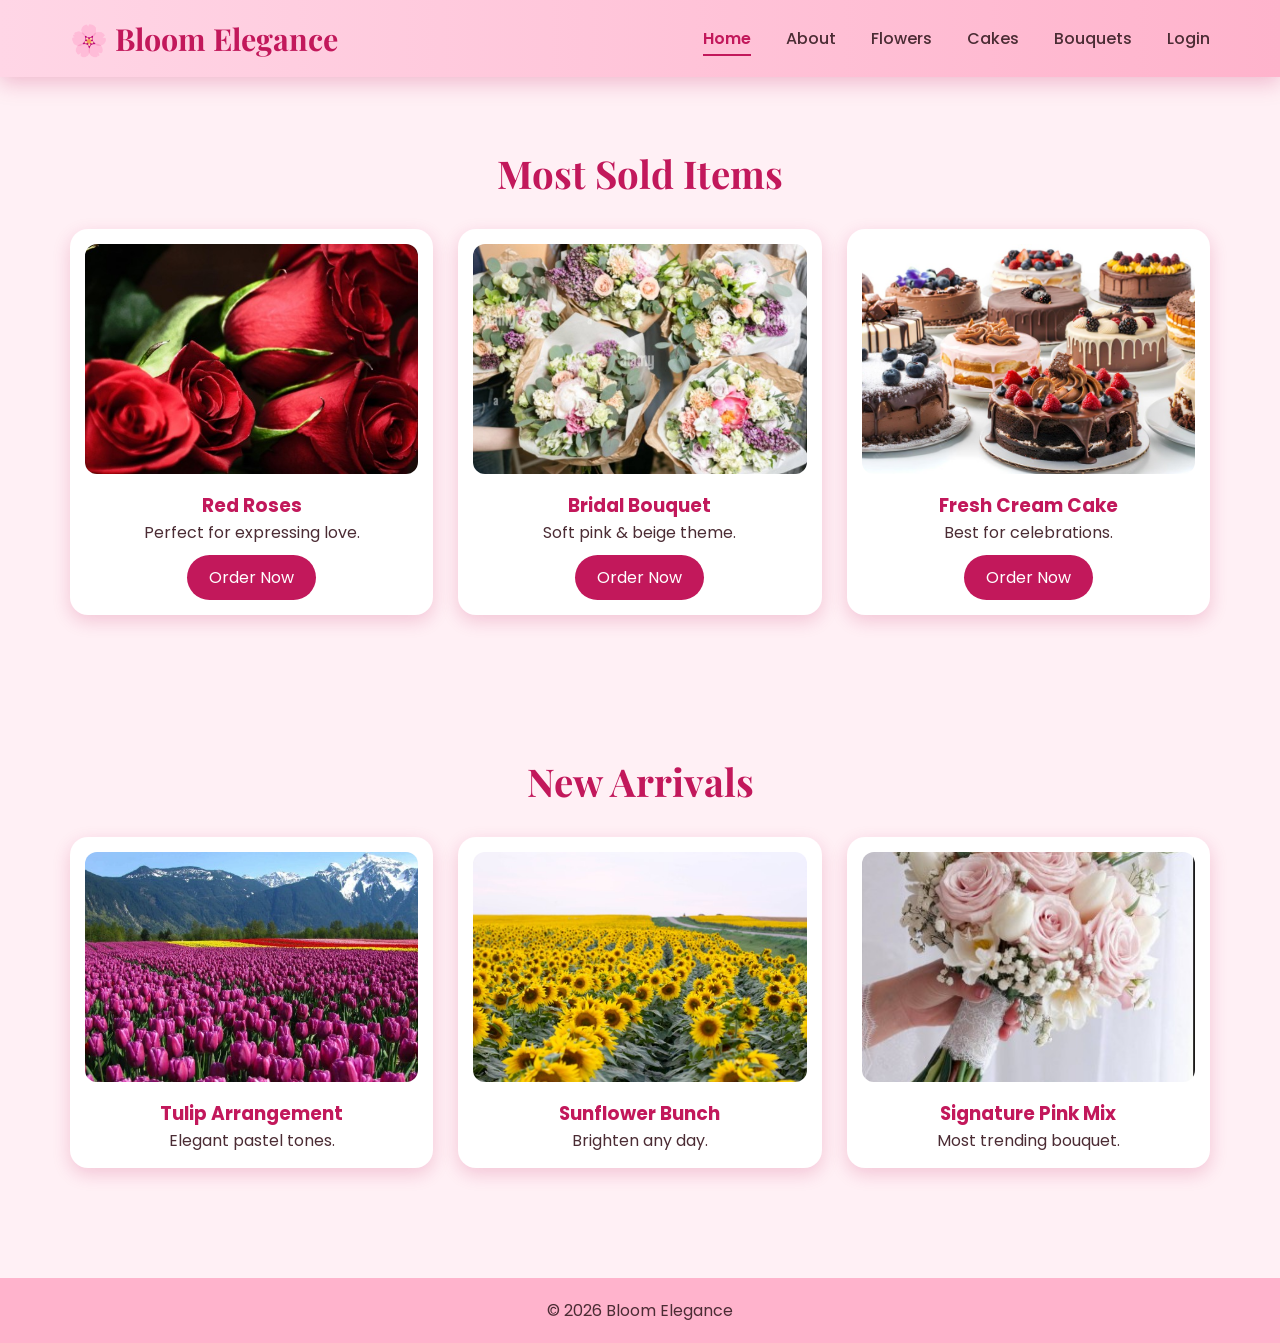
==== index.html @ 7008eeaf "Add file to git" ====
<!DOCTYPE html>
<html lang="en">
<head>
    <meta charset="UTF-8" />
    <meta name="viewport" content="width=device-width, initial-scale=1.0" />
    <title>Bloom Elegance - Home</title>
    <link rel="stylesheet" href="styles.css" />
</head>

<body>

<!-- NAVBAR -->
<header>
    <nav class="navbar">
        <div class="logo">🌸 Bloom Elegance</div>
        <ul class="nav-links">
            <li><a class="active" href="index.html">Home</a></li>
                        <li><a href="about.html">About</a></li>

            <li><a href="flowers.html">Flowers</a></li>
            <li><a href="cakes.html">Cakes</a></li>
            <li><a href="bouquets.html">Bouquets</a></li>
            <li><a href="login.html">Login</a></li>
        </ul>
    </nav>
</header>

<!-- HERO SLIDER -->
<section class="hero-slider">
    <div class="slide fade">
        <img src="images/hero1.jpg" />
        <div class="hero-text">
            <h1>Elegance in Every Petal</h1>
            <p>Premium Flowers Delivered With Love</p>
        </div>
    </div>

    <div class="slide fade">
        <img src="images/hero2.jpg" />
        <div class="hero-text">
            <h1>Luxury Fresh Bouquets</h1>
            <p>Soft Pink & Beige Collection</p>
        </div>
    </div>

    <div class="slide fade">
        <img src="images/hero3.jpg" />
        <div class="hero-text">
            <h1>New Arrivals Daily</h1>
            <p>Handcrafted Floral Designs</p>
        </div>
    </div>
</section>

<!-- MOST SOLD -->
<section class="section">
    <h2>Most Sold Items</h2>
    <div class="gallery">
        <div class="card">
            <img src="images/rose.jpg" />
            <h3>Red Roses</h3>
            <p>Perfect for expressing love.</p>
            <a href="order.html" class="btn">Order Now</a>
        </div>

        <div class="card">
            <img src="images/bouquet1.jpg" />
            <h3>Bridal Bouquet</h3>
            <p>Soft pink & beige theme.</p>
            <a href="order.html" class="btn">Order Now</a>
        </div>

        <div class="card">
            <img src="images/cake1.jpg" />
            <h3>Fresh Cream Cake</h3>
            <p>Best for celebrations.</p>
            <a href="order.html" class="btn">Order Now</a>
        </div>
    </div>
</section>

<!-- NEW ARRIVALS -->
<section class="section">
    <h2>New Arrivals</h2>
    <div class="gallery">
        <div class="card">
            <img src="images/tulip.jpg" />
            <h3>Tulip Arrangement</h3>
            <p>Elegant pastel tones.</p>
        </div>
        <div class="card">
            <img src="images/sunflower.jpg" />
            <h3>Sunflower Bunch</h3>
            <p>Brighten any day.</p>
        </div>
        <div class="card">
            <img src="images/new1.jpg" />
            <h3>Signature Pink Mix</h3>
            <p>Most trending bouquet.</p>
        </div>
    </div>
</section>

<footer>
    <p>© 2026 Bloom Elegance</p>
</footer>

<script src="script.js"></script>
</body>
</html>
---- styles.css ----
/* =========================
   GOOGLE FONTS
========================= */
@import url('https://fonts.googleapis.com/css2?family=Playfair+Display:wght@500;700&family=Poppins:wght@300;400;500;600&display=swap');

/* =========================
   GLOBAL
========================= */
* {
    margin: 0;
    padding: 0;
    box-sizing: border-box;
}

body {
    font-family: "Poppins", sans-serif;
    background: #fff0f5;
    color: #4b2c34;
}

/* =========================
   NAVBAR (PREMIUM DARK PINK)
========================= */
.navbar {
    display: flex;
    justify-content: space-between;
    align-items: center;
    padding: 18px 70px;
    background: linear-gradient(to right, #ffd6e6, #ffb3cc);
    box-shadow: 0 6px 20px rgba(194, 24, 91, 0.25);
    position: sticky;
    top: 0;
    z-index: 1000;
}

.logo {
    font-size: 1.9rem;
    font-weight: 700;
    color: #c2185b;
    font-family: "Playfair Display", serif;
}

.nav-links {
    list-style: none;
    display: flex;
    gap: 35px;
}

.nav-links a {
    text-decoration: none;
    color: #4b2c34;
    font-weight: 500;
    position: relative;
    transition: 0.3s;
}

.nav-links a::after {
    content: "";
    position: absolute;
    left: 0;
    bottom: -6px;
    width: 0%;
    height: 2px;
    background: #c2185b;
    transition: 0.3s;
}

.nav-links a:hover::after {
    width: 100%;
}

.nav-links a:hover {
    color: #c2185b;
}

.nav-links a.active {
    color: #c2185b;
    font-weight: 600;
}

.nav-links a.active::after {
    width: 100%;
}

/* =========================
   SLIDER (FIXED)
========================= */
.slider {
    position: relative;
    height: 80vh;
    overflow: hidden;
}

.slide {
    position: absolute;
    width: 100%;
    height: 100%;
    opacity: 0;
    transition: 1s;
}

.slide.active {
    opacity: 1;
}

.slide img {
    width: 100%;
    height: 100%;
    object-fit: cover;
}

.caption {
    position: absolute;
    bottom: 20%;
    left: 8%;
    background: rgba(0,0,0,0.5);
    color: white;
    padding: 15px 25px;
    border-radius: 10px;
    font-size: 22px;
}

/* =========================
   HERO TEXT
========================= */
.hero-text {
    position: absolute;
    top: 50%;
    left: 8%;
    transform: translateY(-50%);
    color: white;
}

.hero-text h1 {
    font-size: 3rem;
    font-family: "Playfair Display", serif;
}

.hero-text p {
    margin-top: 10px;
    font-size: 1.2rem;
}

/* =========================
   SECTIONS
========================= */
.section {
    padding: 70px;
    text-align: center;
}

.section h2 {
    font-size: 2.4rem;
    color: #c2185b;
    font-family: "Playfair Display", serif;
}

/* =========================
   CARDS
========================= */
.gallery {
    display: grid;
    grid-template-columns: repeat(3, 1fr);
    gap: 25px;
    margin-top: 30px;
}

.card {
    background: white;
    border-radius: 18px;
    padding: 15px;
    box-shadow: 0 6px 18px rgba(194, 24, 91, 0.2);
    transition: 0.3s;
}

.card img {
    width: 100%;
    height: 230px;
    object-fit: cover;
    border-radius: 12px;
}

.card h3 {
    margin-top: 10px;
    color: #c2185b;
}

.card:hover {
    transform: translateY(-8px);
}

/* =========================
   BUTTON
========================= */
.btn {
    display: inline-block;
    padding: 10px 22px;
    background: #c2185b;
    color: white;
    border-radius: 30px;
    text-decoration: none;
    margin-top: 10px;
    transition: 0.3s;
}

.btn:hover {
    background: #880e4f;
}

/* =========================
   FORM
========================= */
.form-box {
    max-width: 420px;
    margin: 80px auto;
    background: white;
    padding: 35px;
    border-radius: 18px;
    box-shadow: 0 6px 18px rgba(0,0,0,0.1);
}

.form-box input,
.form-box textarea {
    width: 100%;
    padding: 12px;
    margin: 10px 0;
    border-radius: 10px;
    border: 1px solid #ddd;
}

/* =========================
   ABOUT PAGE
========================= */
.about-page {
    padding: 70px;
}

.about-intro-box {
    display: flex;
    gap: 30px;
    align-items: center;
    margin-top: 30px;
}

.about-intro-box img {
    width: 200px;
    border-radius: 50%;
    box-shadow: 0 5px 15px rgba(194, 24, 91, 0.3);
}

.about-container {
    margin-top: 40px;
    display: grid;
    gap: 20px;
}

.about-box {
    background: #ffd6e6;
    padding: 20px;
    border-radius: 15px;
    transition: 0.3s;
}

.about-box:hover {
    transform: translateY(-5px);
    background: #ffb3cc;
}

/* =========================
   CONTACT PAGE
========================= */
.contact {
    padding: 70px;
    text-align: center;
    background: #fff0f5; /* Ensures the background matches the rest of the theme */
}

.contact h2 {
    font-size: 2.4rem;
    color: #c2185b;
    margin-bottom: 20px;
}

.contact .contact-info {
    display: flex;
    justify-content: space-around;
    flex-wrap: wrap; /* Responsive handling */
    margin-bottom: 30px;
}

.contact .contact-info div {
    width: 30%; /* Adjust the width as necessary for layout */
    min-width: 200px; /* Ensure it looks good on smaller screens */
}

.contact .contact-info p {
    margin: 5px 0;
    color: #4b2c34;
}

.contact .form-box {
    max-width: 600px; /* Wider form for better usability */
    margin: 0 auto; /* Center the form */
}

.contact .form-box input,
.contact .form-box textarea {
    width: 100%;
    padding: 12px;
    margin: 10px 0;
    border-radius: 10px;
    border: 1px solid #ddd;
    font-size: 1rem; /* Make input text bigger for accessibility */
}

.contact .form-box textarea {
    min-height: 150px; /* Increase height for better usability */
}

.contact .btn {
    display: inline-block;
    padding: 12px 25px; /* Bigger button for comfort */
    background: #c2185b;
    color: white;
    border-radius: 30px;
    text-decoration: none;
    transition: background 0.3s;
}

.contact .btn:hover {
    background: #880e4f;
}

.contact .map {
    margin-top: 40px;
}

.contact .map iframe {
    width: 100%;
    height: 300px; /* A comfortable height for map display */
    border: none;
}

/* =========================
   FOOTER
========================= */
footer {
    background: #ffb3cc;
    text-align: center;
    padding: 20px;
    margin-top: 40px;
}

/* =========================
   RESPONSIVE
========================= */
@media(max-width: 768px) {
    .navbar {
        flex-direction: column;
        gap: 12px;
        padding: 15px;
    }

    .gallery {
        grid-template-columns: 1fr;
    }

    .about-intro-box {
        flex-direction: column;
        text-align: center;
    }

    .section {
        padding: 40px 20px;
    }

    .contact .contact-info {
        flex-direction: column; /* Stack the contact information vertically in small screens */
        align-items: center; 
    }

    .contact .contact-info div {
        width: 80%; /* Make it occupy more width while being stacked */
        margin-bottom: 20px; /* Space between details */
    }

    .contact .form-box {
        max-width: 90%; /* Allow form to take more space on small screens */
    }
}
/* CONTACT PAGE */
.contact-section {
    width: 80%;
    margin: 40px auto;
}

.social-box {
    display: flex;
    justify-content: center;
    gap: 20px;
    margin-bottom: 25px;
}

.social-btn {
    padding: 12px 20px;
    border-radius: 8px;
    font-size: 16px;
    text-decoration: none;
    color: #ffffff;
    font-weight: 600;
    transition: 0.3s;
}

.insta { background: #E1306C; }
.insta:hover { background: #b81d54; }

.whatsapp { background: #25D366; }
.whatsapp:hover { background: #1da851; }

.fb { background: #1877F2; }
.fb:hover { background: #0f5ec2; }
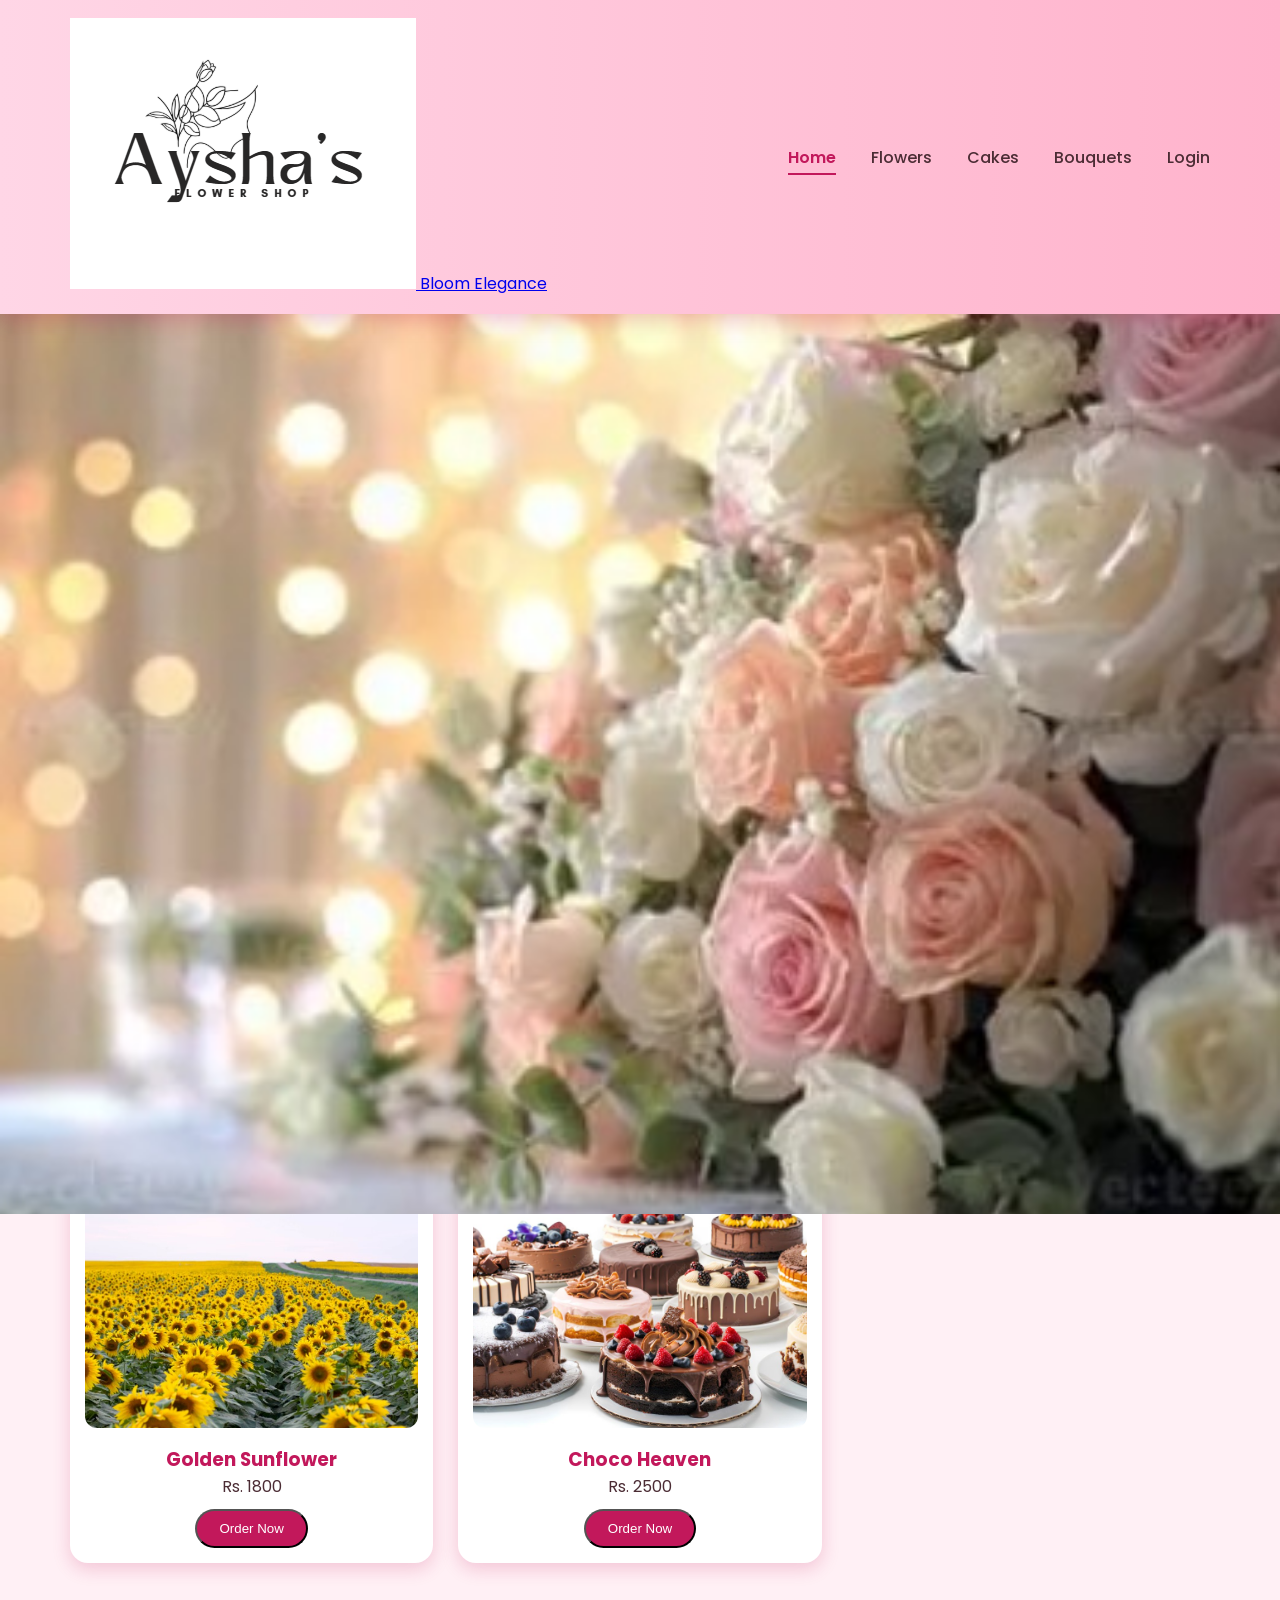
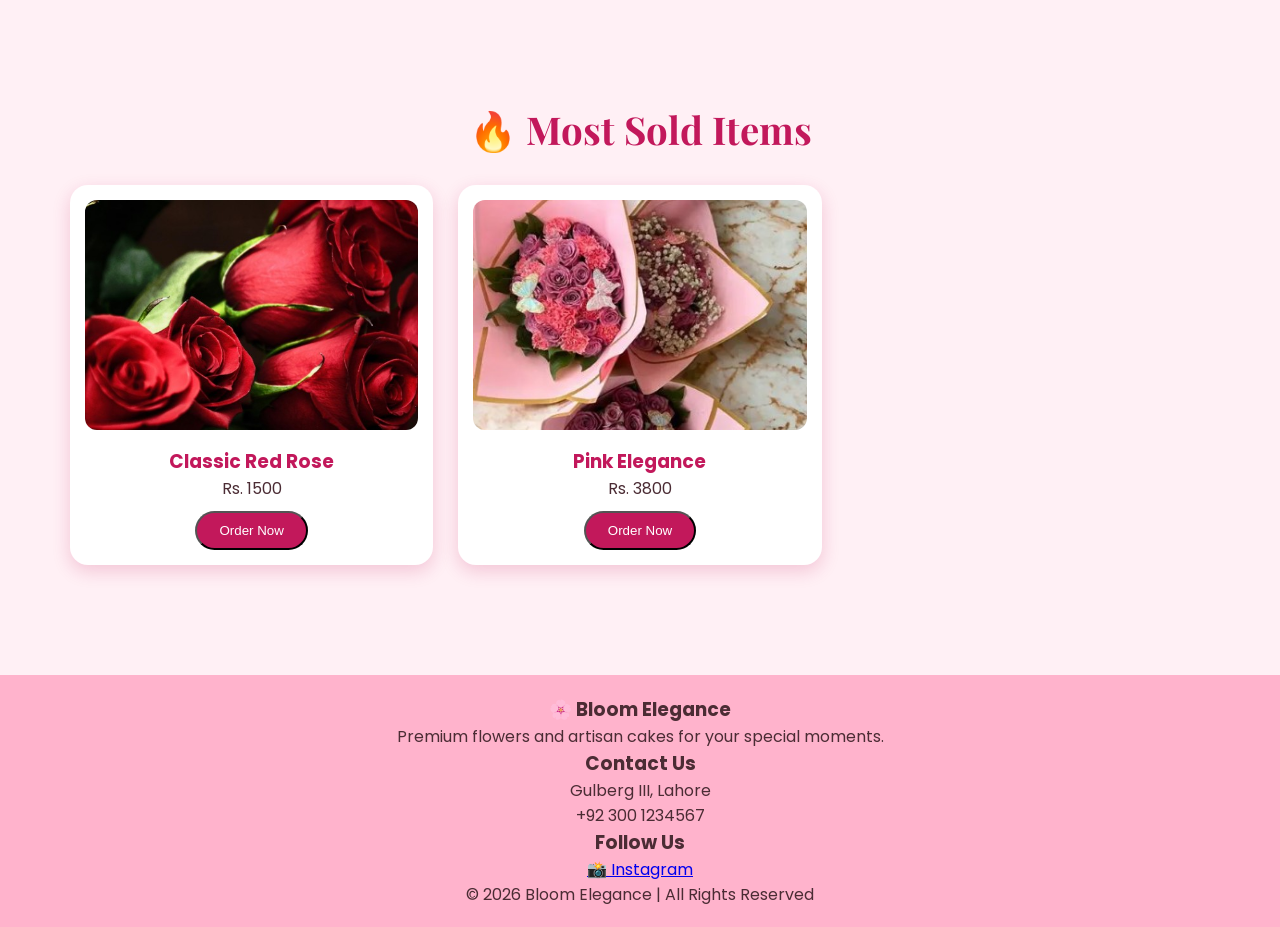
==== commit f9b883c5: "Final Bloom Elegance Push" ====
--- a/index.html
+++ b/index.html
@@ -1,110 +1,129 @@
 <!DOCTYPE html>
 <html lang="en">
 <head>
-    <meta charset="UTF-8" />
-    <meta name="viewport" content="width=device-width, initial-scale=1.0" />
-    <title>Bloom Elegance - Home</title>
-    <link rel="stylesheet" href="styles.css" />
+    <meta charset="UTF-8">
+    <meta name="viewport" content="width=device-width, initial-scale=1.0">
+    <title>Bloom Elegance | Premium Flowers & Cakes</title>
+    <link rel="stylesheet" href="styles.css">
+    <link rel="stylesheet" href="https://cdnjs.cloudflare.com/ajax/libs/font-awesome/6.0.0/css/all.min.css">
 </head>
-
 <body>
 
-<!-- NAVBAR -->
-<header>
-    <nav class="navbar">
-        <div class="logo">🌸 Bloom Elegance</div>
-        <ul class="nav-links">
-            <li><a class="active" href="index.html">Home</a></li>
-                        <li><a href="about.html">About</a></li>
+    <header>
+        <nav class="navbar">
+            <div class="logo-container">
+                <a href="index.html" class="brand-logo">
+                    <img src="images/logo.png" alt="Logo">
+                    <span>Bloom Elegance</span>
+                </a>
+            </div>
+            <div class="menu-toggle" onclick="toggleMenu()">
+                <span></span><span></span><span></span>
+            </div>
+            <ul class="nav-links" id="navLinks">
+                <li><a href="index.html" class="active">Home</a></li>
+                <li><a href="flowers.html">Flowers</a></li>
+                <li><a href="cakes.html">Cakes</a></li>
+                <li><a href="bouquets.html">Bouquets</a></li>
+                <li><a href="login.html">Login</a></li>
+            </ul>
+        </nav>
+    </header>
 
-            <li><a href="flowers.html">Flowers</a></li>
-            <li><a href="cakes.html">Cakes</a></li>
-            <li><a href="bouquets.html">Bouquets</a></li>
-            <li><a href="login.html">Login</a></li>
-        </ul>
-    </nav>
-</header>
+    <section class="hero-slider">
+        <div class="slide active"><img src="images/hero1.jpg" alt="Hero 1"></div>
+        <div class="slide"><img src="images/hero2.jpg" alt="Hero 2"></div>
+        <div class="slide"><img src="images/hero3.jpg" alt="Hero 3"></div>
+        <div class="hero-overlay">
+            <h1>Nature's Finest Blooms</h1>
+            <p>Handcrafted with love, delivered with care.</p>
+            <a href="flowers.html" class="btn">Explore Collection</a>
+        </div>
+    </section>
 
-<!-- HERO SLIDER -->
-<section class="hero-slider">
-    <div class="slide fade">
-        <img src="images/hero1.jpg" />
-        <div class="hero-text">
-            <h1>Elegance in Every Petal</h1>
-            <p>Premium Flowers Delivered With Love</p>
+    <section class="section bg-light">
+        <div class="container">
+            <h2 class="section-title">✨ New Arrivals</h2>
+            <div class="gallery">
+                <div class="card">
+                    <img src="images/new1.jpg" alt="New">
+                    <h3>Midnight Bloom</h3>
+                    <p>Rs. 3200</p>
+                    <button onclick="handleOrder('Midnight Bloom')" class="btn">Order Now</button>
+                </div>
+                <div class="card">
+                    <img src="images/featured.png" alt="Featured">
+                    <h3>Featured Choice</h3>
+                    <p>Rs. 4500</p>
+                    <button onclick="handleOrder('Featured Choice')" class="btn">Order Now</button>
+                </div>
+            </div>
         </div>
-    </div>
+    </section>
 
-    <div class="slide fade">
-        <img src="images/hero2.jpg" />
-        <div class="hero-text">
-            <h1>Luxury Fresh Bouquets</h1>
-            <p>Soft Pink & Beige Collection</p>
+    <section class="section bg-white">
+        <div class="container">
+            <h2 class="section-title">🏆 Best Sellers</h2>
+            <div class="gallery">
+                <div class="card">
+                    <img src="images/sunflower.jpg" alt="Sunflower">
+                    <h3>Golden Sunflower</h3>
+                    <p>Rs. 1800</p>
+                    <button onclick="handleOrder('Golden Sunflower')" class="btn">Order Now</button>
+                </div>
+                <div class="card">
+                    <img src="images/cake1.jpg" alt="Cake">
+                    <h3>Choco Heaven</h3>
+                    <p>Rs. 2500</p>
+                    <button onclick="handleOrder('Choco Heaven')" class="btn">Order Now</button>
+                </div>
+            </div>
         </div>
-    </div>
+    </section>
 
-    <div class="slide fade">
-        <img src="images/hero3.jpg" />
-        <div class="hero-text">
-            <h1>New Arrivals Daily</h1>
-            <p>Handcrafted Floral Designs</p>
+    <section class="section bg-light">
+        <div class="container">
+            <h2 class="section-title">🔥 Most Sold Items</h2>
+            <div class="gallery">
+                <div class="card">
+                    <img src="images/rose.jpg" alt="Rose">
+                    <h3>Classic Red Rose</h3>
+                    <p>Rs. 1500</p>
+                    <button onclick="handleOrder('Red Rose')" class="btn">Order Now</button>
+                </div>
+                <div class="card">
+                    <img src="images/bouquet2.jpg" alt="Bouquet">
+                    <h3>Pink Elegance</h3>
+                    <p>Rs. 3800</p>
+                    <button onclick="handleOrder('Pink Elegance')" class="btn">Order Now</button>
+                </div>
+            </div>
         </div>
-    </div>
-</section>
+    </section>
 
-<!-- MOST SOLD -->
-<section class="section">
-    <h2>Most Sold Items</h2>
-    <div class="gallery">
-        <div class="card">
-            <img src="images/rose.jpg" />
-            <h3>Red Roses</h3>
-            <p>Perfect for expressing love.</p>
-            <a href="order.html" class="btn">Order Now</a>
+    <footer>
+        <div class="footer-content">
+            <div class="footer-section">
+                <h3>🌸 Bloom Elegance</h3>
+                <p>Premium flowers and artisan cakes for your special moments.</p>
+            </div>
+            <div class="footer-section">
+                <h3>Contact Us</h3>
+                <p>Gulberg III, Lahore</p>
+                <p>+92 300 1234567</p>
+            </div>
+            <div class="footer-section">
+                <h3>Follow Us</h3>
+                <div class="social-links">
+                    <a href="#" class="instagram-btn">📸 Instagram</a>
+                </div>
+            </div>
         </div>
+        <div class="footer-bottom">
+            <p>© 2026 Bloom Elegance | All Rights Reserved</p>
+        </div>
+    </footer>
 
-        <div class="card">
-            <img src="images/bouquet1.jpg" />
-            <h3>Bridal Bouquet</h3>
-            <p>Soft pink & beige theme.</p>
-            <a href="order.html" class="btn">Order Now</a>
-        </div>
-
-        <div class="card">
-            <img src="images/cake1.jpg" />
-            <h3>Fresh Cream Cake</h3>
-            <p>Best for celebrations.</p>
-            <a href="order.html" class="btn">Order Now</a>
-        </div>
-    </div>
-</section>
-
-<!-- NEW ARRIVALS -->
-<section class="section">
-    <h2>New Arrivals</h2>
-    <div class="gallery">
-        <div class="card">
-            <img src="images/tulip.jpg" />
-            <h3>Tulip Arrangement</h3>
-            <p>Elegant pastel tones.</p>
-        </div>
-        <div class="card">
-            <img src="images/sunflower.jpg" />
-            <h3>Sunflower Bunch</h3>
-            <p>Brighten any day.</p>
-        </div>
-        <div class="card">
-            <img src="images/new1.jpg" />
-            <h3>Signature Pink Mix</h3>
-            <p>Most trending bouquet.</p>
-        </div>
-    </div>
-</section>
-
-<footer>
-    <p>© 2026 Bloom Elegance</p>
-</footer>
-
-<script src="script.js"></script>
+    <script src="script.js"></script>
 </body>
 </html>
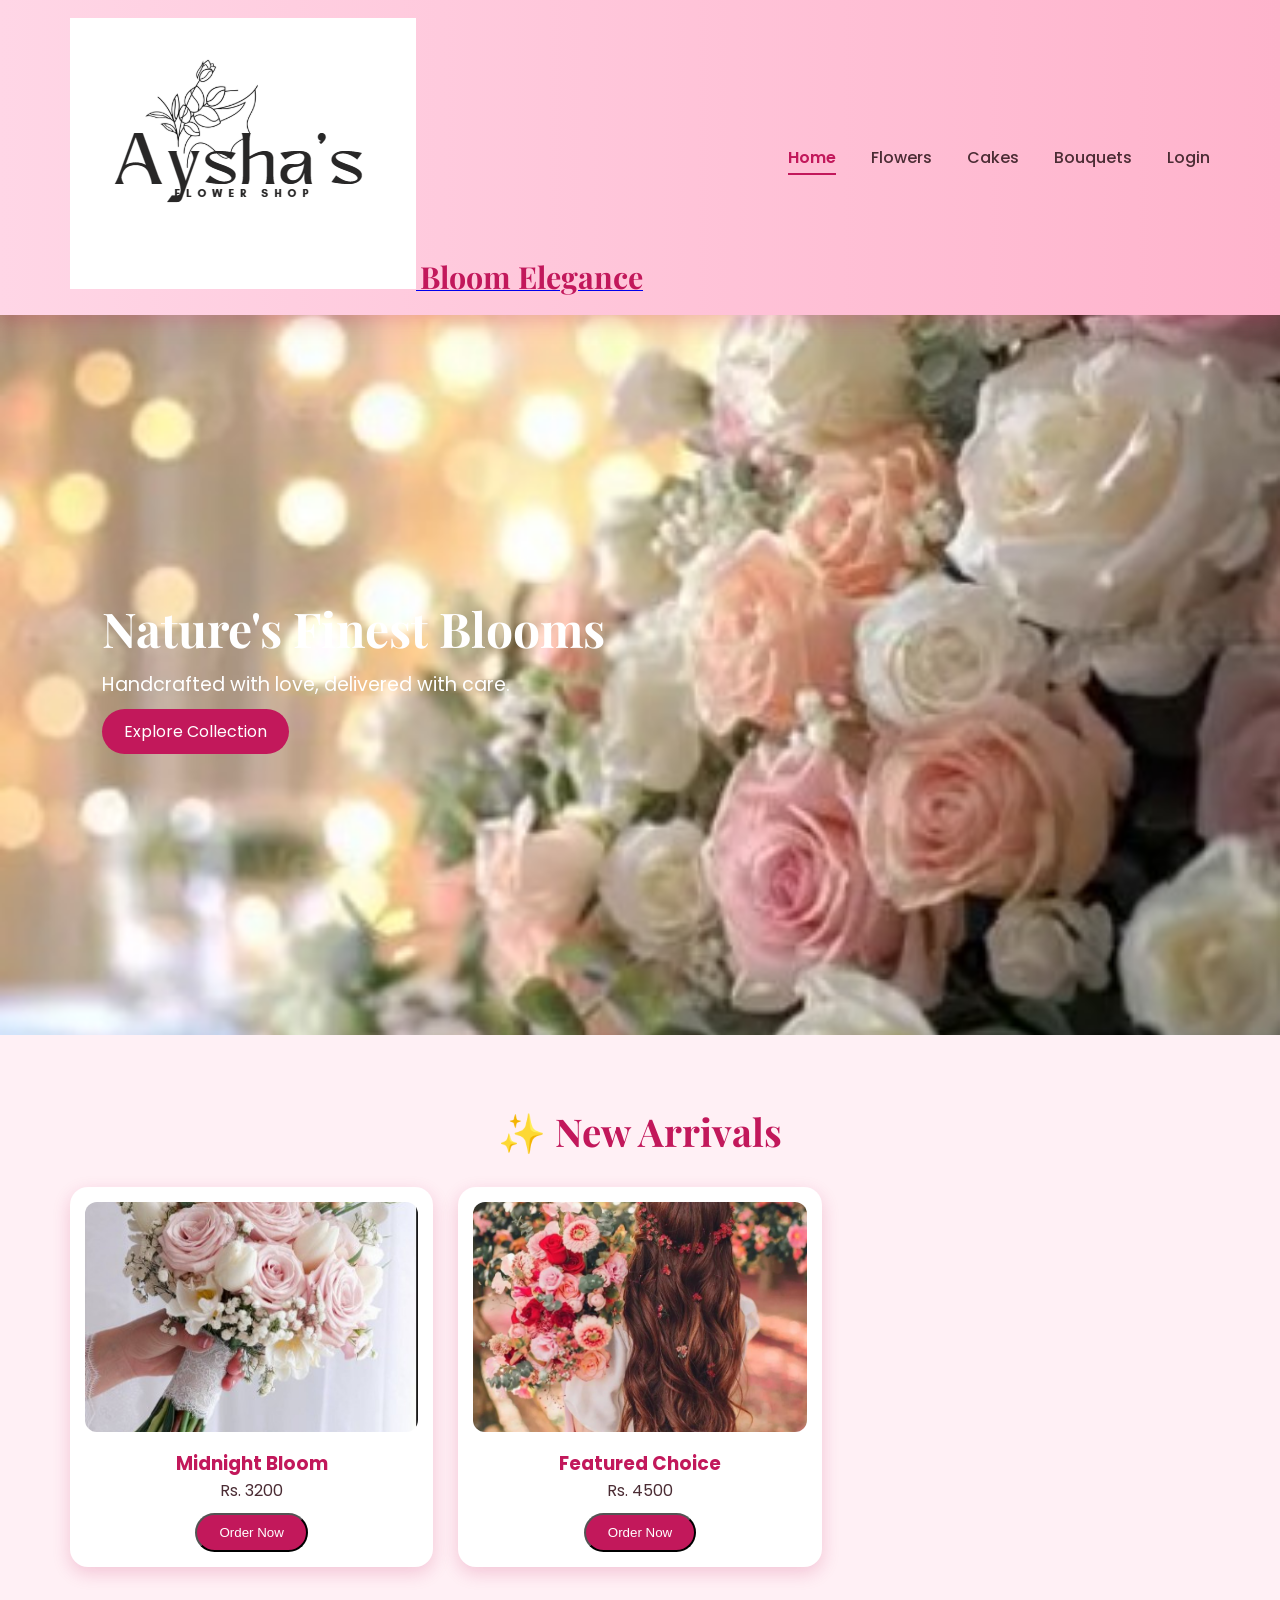
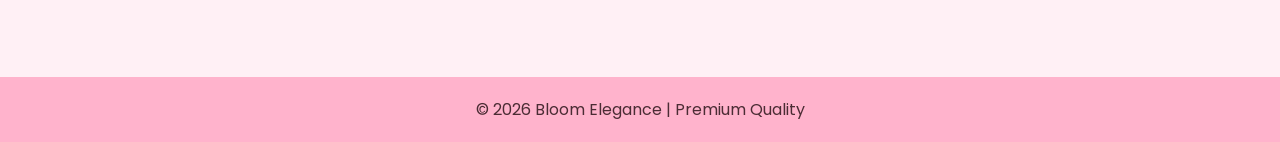
==== commit bf8332d7: "Refactor index.html and remove unnecessary sections Updated the HTML structure and removed sections " ====
--- a/index.html
+++ b/index.html
@@ -14,11 +14,8 @@
             <div class="logo-container">
                 <a href="index.html" class="brand-logo">
                     <img src="images/logo.png" alt="Logo">
-                    <span>Bloom Elegance</span>
+                    <span class="logo">Bloom Elegance</span>
                 </a>
-            </div>
-            <div class="menu-toggle" onclick="toggleMenu()">
-                <span></span><span></span><span></span>
             </div>
             <ul class="nav-links" id="navLinks">
                 <li><a href="index.html" class="active">Home</a></li>
@@ -30,18 +27,18 @@
         </nav>
     </header>
 
-    <section class="hero-slider">
+    <section class="slider">
         <div class="slide active"><img src="images/hero1.jpg" alt="Hero 1"></div>
         <div class="slide"><img src="images/hero2.jpg" alt="Hero 2"></div>
         <div class="slide"><img src="images/hero3.jpg" alt="Hero 3"></div>
-        <div class="hero-overlay">
+        <div class="hero-text">
             <h1>Nature's Finest Blooms</h1>
             <p>Handcrafted with love, delivered with care.</p>
             <a href="flowers.html" class="btn">Explore Collection</a>
         </div>
     </section>
 
-    <section class="section bg-light">
+    <section class="section">
         <div class="container">
             <h2 class="section-title">✨ New Arrivals</h2>
             <div class="gallery">
@@ -61,69 +58,10 @@
         </div>
     </section>
 
-    <section class="section bg-white">
-        <div class="container">
-            <h2 class="section-title">🏆 Best Sellers</h2>
-            <div class="gallery">
-                <div class="card">
-                    <img src="images/sunflower.jpg" alt="Sunflower">
-                    <h3>Golden Sunflower</h3>
-                    <p>Rs. 1800</p>
-                    <button onclick="handleOrder('Golden Sunflower')" class="btn">Order Now</button>
-                </div>
-                <div class="card">
-                    <img src="images/cake1.jpg" alt="Cake">
-                    <h3>Choco Heaven</h3>
-                    <p>Rs. 2500</p>
-                    <button onclick="handleOrder('Choco Heaven')" class="btn">Order Now</button>
-                </div>
-            </div>
-        </div>
-    </section>
-
-    <section class="section bg-light">
-        <div class="container">
-            <h2 class="section-title">🔥 Most Sold Items</h2>
-            <div class="gallery">
-                <div class="card">
-                    <img src="images/rose.jpg" alt="Rose">
-                    <h3>Classic Red Rose</h3>
-                    <p>Rs. 1500</p>
-                    <button onclick="handleOrder('Red Rose')" class="btn">Order Now</button>
-                </div>
-                <div class="card">
-                    <img src="images/bouquet2.jpg" alt="Bouquet">
-                    <h3>Pink Elegance</h3>
-                    <p>Rs. 3800</p>
-                    <button onclick="handleOrder('Pink Elegance')" class="btn">Order Now</button>
-                </div>
-            </div>
-        </div>
-    </section>
-
     <footer>
-        <div class="footer-content">
-            <div class="footer-section">
-                <h3>🌸 Bloom Elegance</h3>
-                <p>Premium flowers and artisan cakes for your special moments.</p>
-            </div>
-            <div class="footer-section">
-                <h3>Contact Us</h3>
-                <p>Gulberg III, Lahore</p>
-                <p>+92 300 1234567</p>
-            </div>
-            <div class="footer-section">
-                <h3>Follow Us</h3>
-                <div class="social-links">
-                    <a href="#" class="instagram-btn">📸 Instagram</a>
-                </div>
-            </div>
-        </div>
-        <div class="footer-bottom">
-            <p>© 2026 Bloom Elegance | All Rights Reserved</p>
-        </div>
+        <p>© 2026 Bloom Elegance | Premium Quality</p>
     </footer>
 
     <script src="script.js"></script>
 </body>
-</html>+</html>
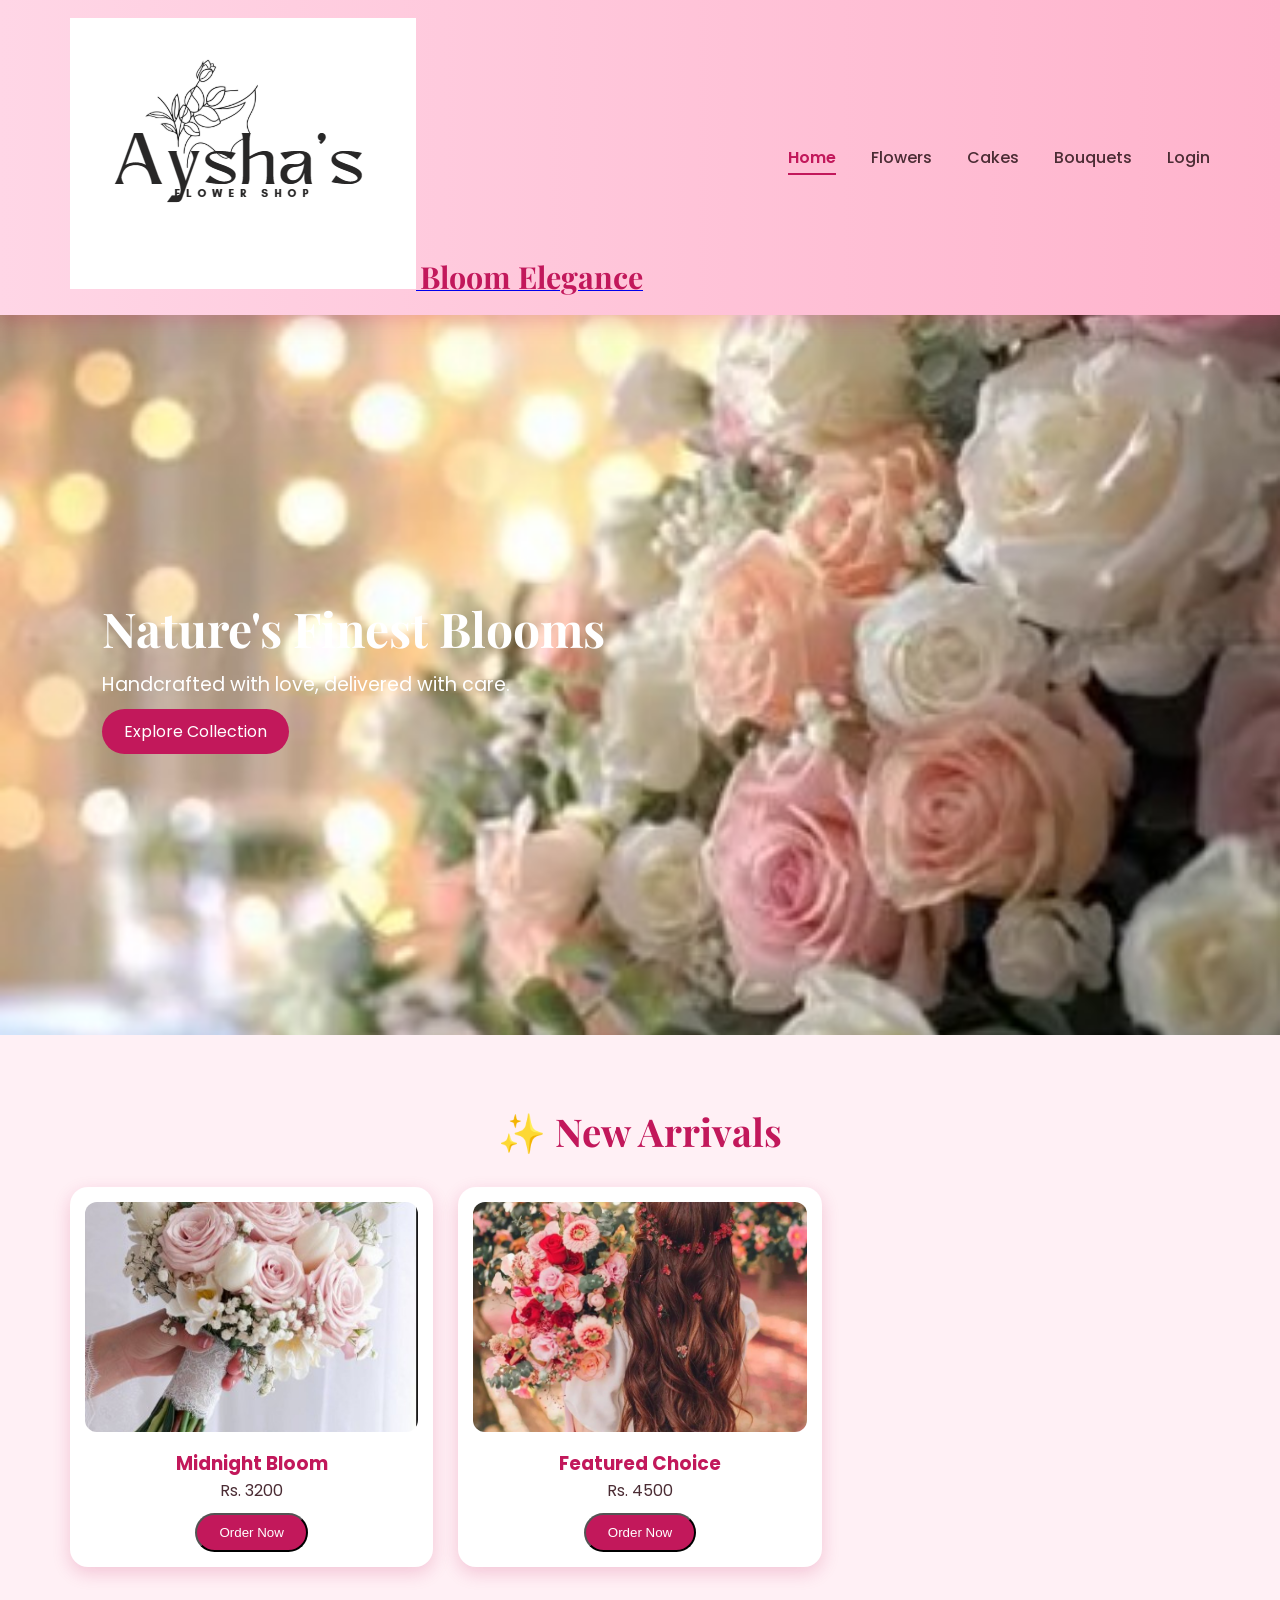
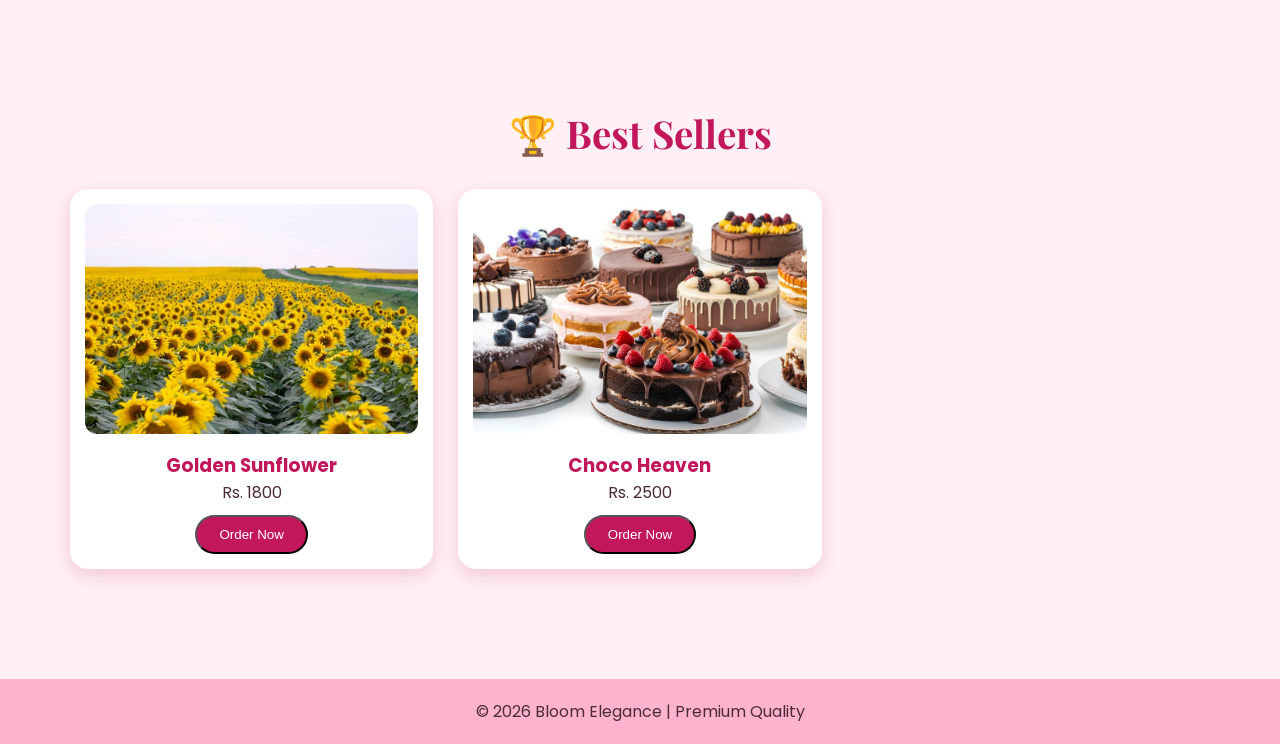
==== commit 61486c36: "Update index.html" ====
--- a/index.html
+++ b/index.html
@@ -4,6 +4,8 @@
     <meta charset="UTF-8">
     <meta name="viewport" content="width=device-width, initial-scale=1.0">
     <title>Bloom Elegance | Premium Flowers & Cakes</title>
+    <link rel="icon" type="image/png" href="images/logo.png">
+    
     <link rel="stylesheet" href="styles.css">
     <link rel="stylesheet" href="https://cdnjs.cloudflare.com/ajax/libs/font-awesome/6.0.0/css/all.min.css">
 </head>
@@ -17,7 +19,7 @@
                     <span class="logo">Bloom Elegance</span>
                 </a>
             </div>
-            <ul class="nav-links" id="navLinks">
+            <ul class="nav-links">
                 <li><a href="index.html" class="active">Home</a></li>
                 <li><a href="flowers.html">Flowers</a></li>
                 <li><a href="cakes.html">Cakes</a></li>
@@ -38,21 +40,41 @@
         </div>
     </section>
 
-    <section class="section">
+    <section class="section bg-light">
         <div class="container">
             <h2 class="section-title">✨ New Arrivals</h2>
             <div class="gallery">
                 <div class="card">
-                    <img src="images/new1.jpg" alt="New">
+                    <img src="images/new1.jpg" alt="New Arrival">
                     <h3>Midnight Bloom</h3>
                     <p>Rs. 3200</p>
-                    <button onclick="handleOrder('Midnight Bloom')" class="btn">Order Now</button>
+                    <button class="btn">Order Now</button>
                 </div>
                 <div class="card">
                     <img src="images/featured.png" alt="Featured">
                     <h3>Featured Choice</h3>
                     <p>Rs. 4500</p>
-                    <button onclick="handleOrder('Featured Choice')" class="btn">Order Now</button>
+                    <button class="btn">Order Now</button>
+                </div>
+            </div>
+        </div>
+    </section>
+
+    <section class="section bg-white">
+        <div class="container">
+            <h2 class="section-title">🏆 Best Sellers</h2>
+            <div class="gallery">
+                <div class="card">
+                    <img src="images/sunflower.jpg" alt="Sunflower">
+                    <h3>Golden Sunflower</h3>
+                    <p>Rs. 1800</p>
+                    <button class="btn">Order Now</button>
+                </div>
+                <div class="card">
+                    <img src="images/cake1.jpg" alt="Cake">
+                    <h3>Choco Heaven</h3>
+                    <p>Rs. 2500</p>
+                    <button class="btn">Order Now</button>
                 </div>
             </div>
         </div>
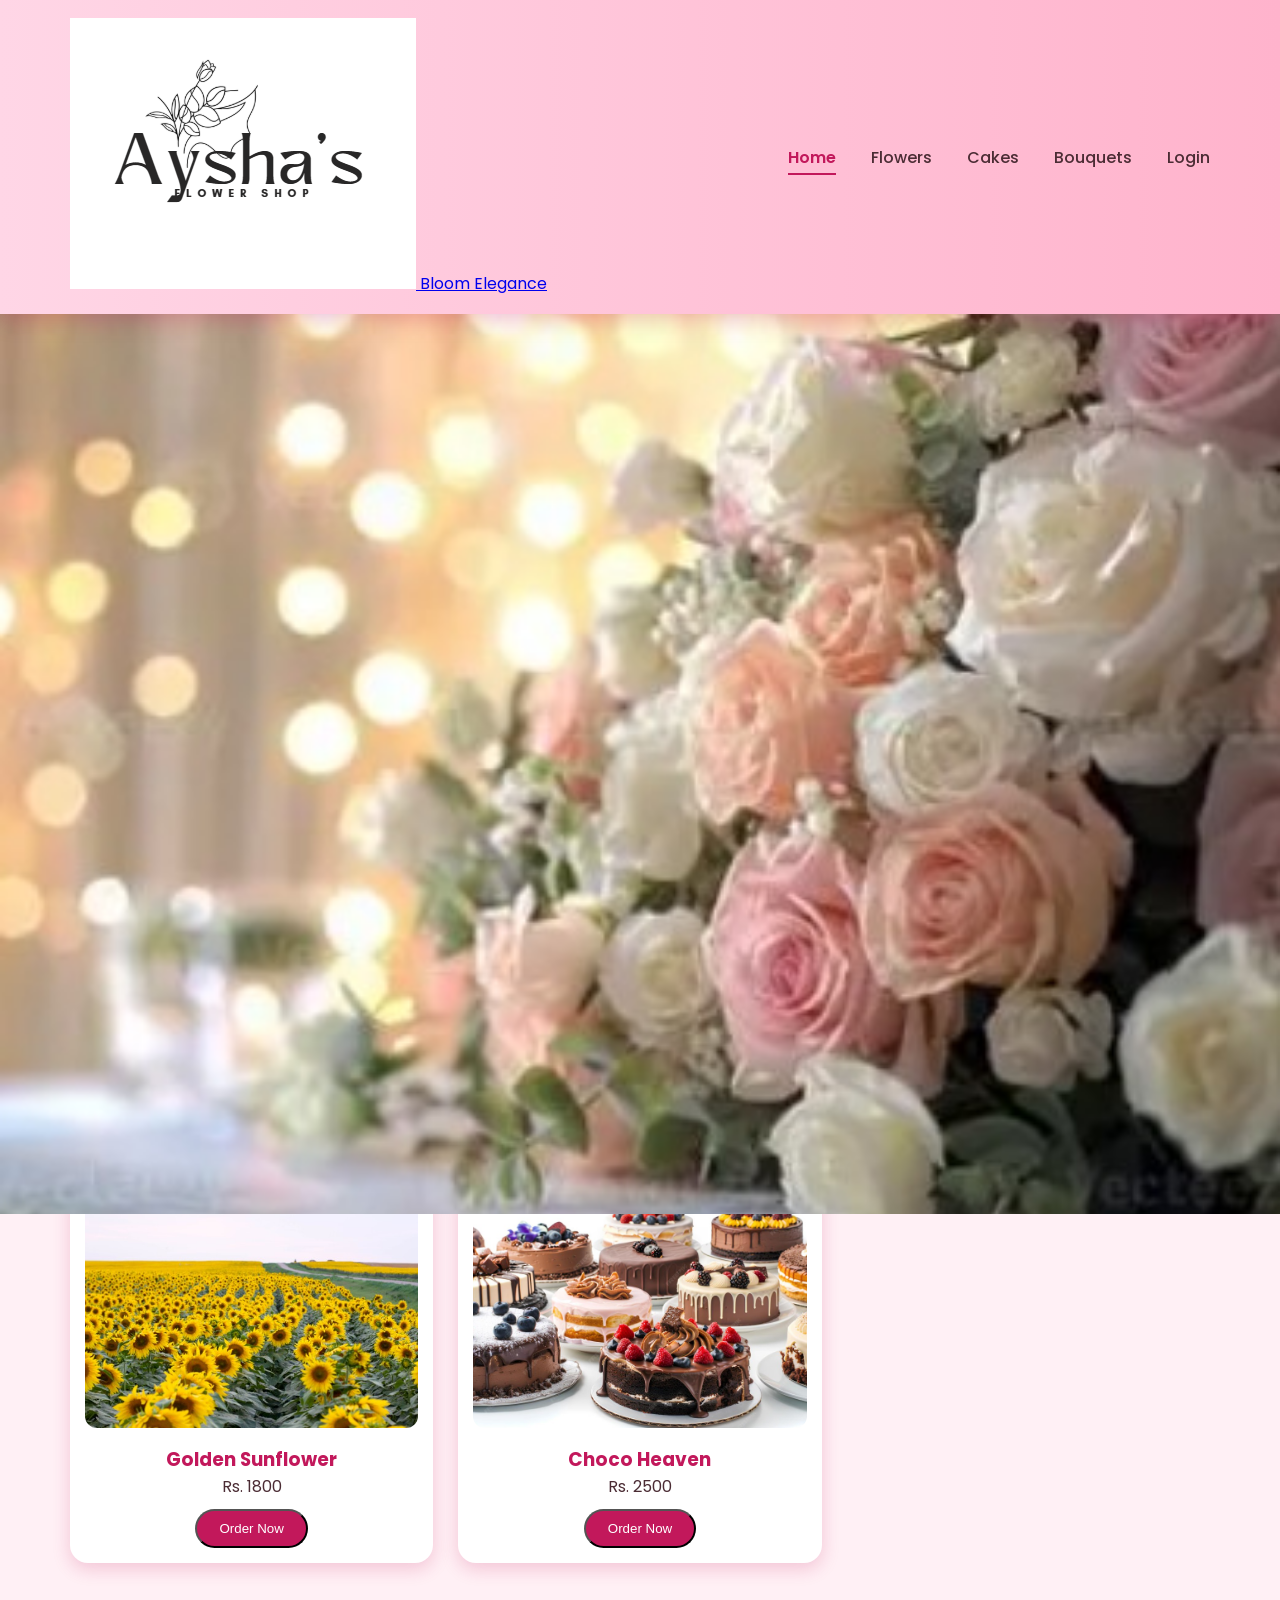
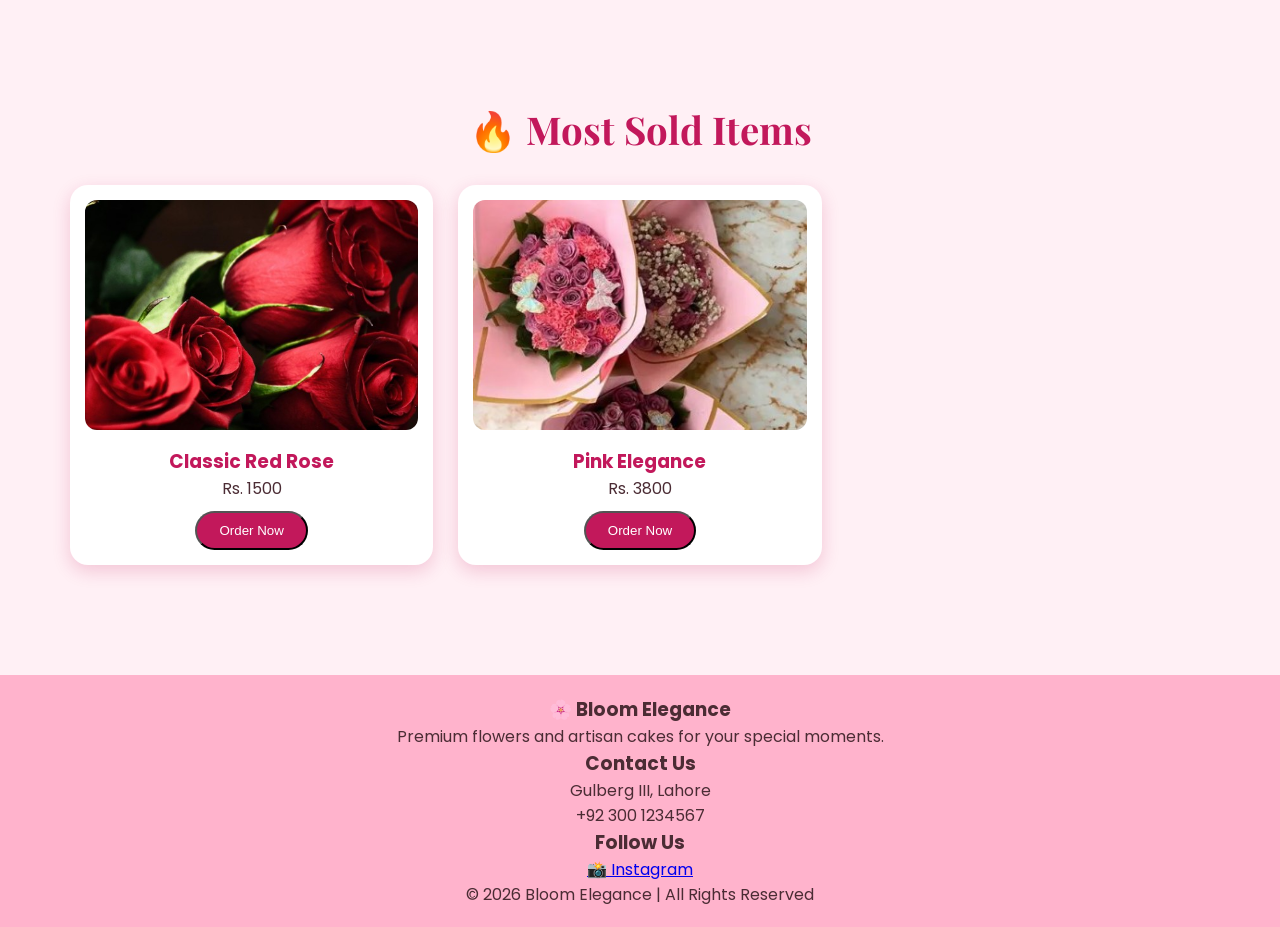
==== commit c643333f: "Update index.html" ====
--- a/index.html
+++ b/index.html
@@ -4,9 +4,8 @@
     <meta charset="UTF-8">
     <meta name="viewport" content="width=device-width, initial-scale=1.0">
     <title>Bloom Elegance | Premium Flowers & Cakes</title>
+    <link rel="stylesheet" href="styles.css">
     <link rel="icon" type="image/png" href="images/logo.png">
-    
-    <link rel="stylesheet" href="styles.css">
     <link rel="stylesheet" href="https://cdnjs.cloudflare.com/ajax/libs/font-awesome/6.0.0/css/all.min.css">
 </head>
 <body>
@@ -16,10 +15,13 @@
             <div class="logo-container">
                 <a href="index.html" class="brand-logo">
                     <img src="images/logo.png" alt="Logo">
-                    <span class="logo">Bloom Elegance</span>
+                    <span>Bloom Elegance</span>
                 </a>
             </div>
-            <ul class="nav-links">
+            <div class="menu-toggle" onclick="toggleMenu()">
+                <span></span><span></span><span></span>
+            </div>
+            <ul class="nav-links" id="navLinks">
                 <li><a href="index.html" class="active">Home</a></li>
                 <li><a href="flowers.html">Flowers</a></li>
                 <li><a href="cakes.html">Cakes</a></li>
@@ -29,11 +31,11 @@
         </nav>
     </header>
 
-    <section class="slider">
+    <section class="hero-slider">
         <div class="slide active"><img src="images/hero1.jpg" alt="Hero 1"></div>
         <div class="slide"><img src="images/hero2.jpg" alt="Hero 2"></div>
         <div class="slide"><img src="images/hero3.jpg" alt="Hero 3"></div>
-        <div class="hero-text">
+        <div class="hero-overlay">
             <h1>Nature's Finest Blooms</h1>
             <p>Handcrafted with love, delivered with care.</p>
             <a href="flowers.html" class="btn">Explore Collection</a>
@@ -45,16 +47,16 @@
             <h2 class="section-title">✨ New Arrivals</h2>
             <div class="gallery">
                 <div class="card">
-                    <img src="images/new1.jpg" alt="New Arrival">
+                    <img src="images/new1.jpg" alt="New">
                     <h3>Midnight Bloom</h3>
                     <p>Rs. 3200</p>
-                    <button class="btn">Order Now</button>
+                    <button onclick="handleOrder('Midnight Bloom')" class="btn">Order Now</button>
                 </div>
                 <div class="card">
                     <img src="images/featured.png" alt="Featured">
                     <h3>Featured Choice</h3>
                     <p>Rs. 4500</p>
-                    <button class="btn">Order Now</button>
+                    <button onclick="handleOrder('Featured Choice')" class="btn">Order Now</button>
                 </div>
             </div>
         </div>
@@ -68,20 +70,59 @@
                     <img src="images/sunflower.jpg" alt="Sunflower">
                     <h3>Golden Sunflower</h3>
                     <p>Rs. 1800</p>
-                    <button class="btn">Order Now</button>
+                    <button onclick="handleOrder('Golden Sunflower')" class="btn">Order Now</button>
                 </div>
                 <div class="card">
                     <img src="images/cake1.jpg" alt="Cake">
                     <h3>Choco Heaven</h3>
                     <p>Rs. 2500</p>
-                    <button class="btn">Order Now</button>
+                    <button onclick="handleOrder('Choco Heaven')" class="btn">Order Now</button>
+                </div>
+            </div>
+        </div>
+    </section>
+
+    <section class="section bg-light">
+        <div class="container">
+            <h2 class="section-title">🔥 Most Sold Items</h2>
+            <div class="gallery">
+                <div class="card">
+                    <img src="images/rose.jpg" alt="Rose">
+                    <h3>Classic Red Rose</h3>
+                    <p>Rs. 1500</p>
+                    <button onclick="handleOrder('Red Rose')" class="btn">Order Now</button>
+                </div>
+                <div class="card">
+                    <img src="images/bouquet2.jpg" alt="Bouquet">
+                    <h3>Pink Elegance</h3>
+                    <p>Rs. 3800</p>
+                    <button onclick="handleOrder('Pink Elegance')" class="btn">Order Now</button>
                 </div>
             </div>
         </div>
     </section>
 
     <footer>
-        <p>© 2026 Bloom Elegance | Premium Quality</p>
+        <div class="footer-content">
+            <div class="footer-section">
+                <h3>🌸 Bloom Elegance</h3>
+                <p>Premium flowers and artisan cakes for your special moments.</p>
+            </div>
+            <div class="footer-section">
+                <h3>Contact Us</h3>
+                <p>Gulberg III, Lahore</p>
+                <p>+92 300 1234567</p>
+            </div>
+            <div class="footer-section">
+                <h3>Follow Us</h3>
+                <div class="social-links">
+                    <a href="#" class="instagram-btn">📸 Instagram</a>
+                </div>
+            </div>
+        </div>
+        <div class="footer-bottom">
+            <p>© 2026 Bloom Elegance | All Rights Reserved</p>
+        </div>
     </footer>
 
     <script src="script.js"></script>
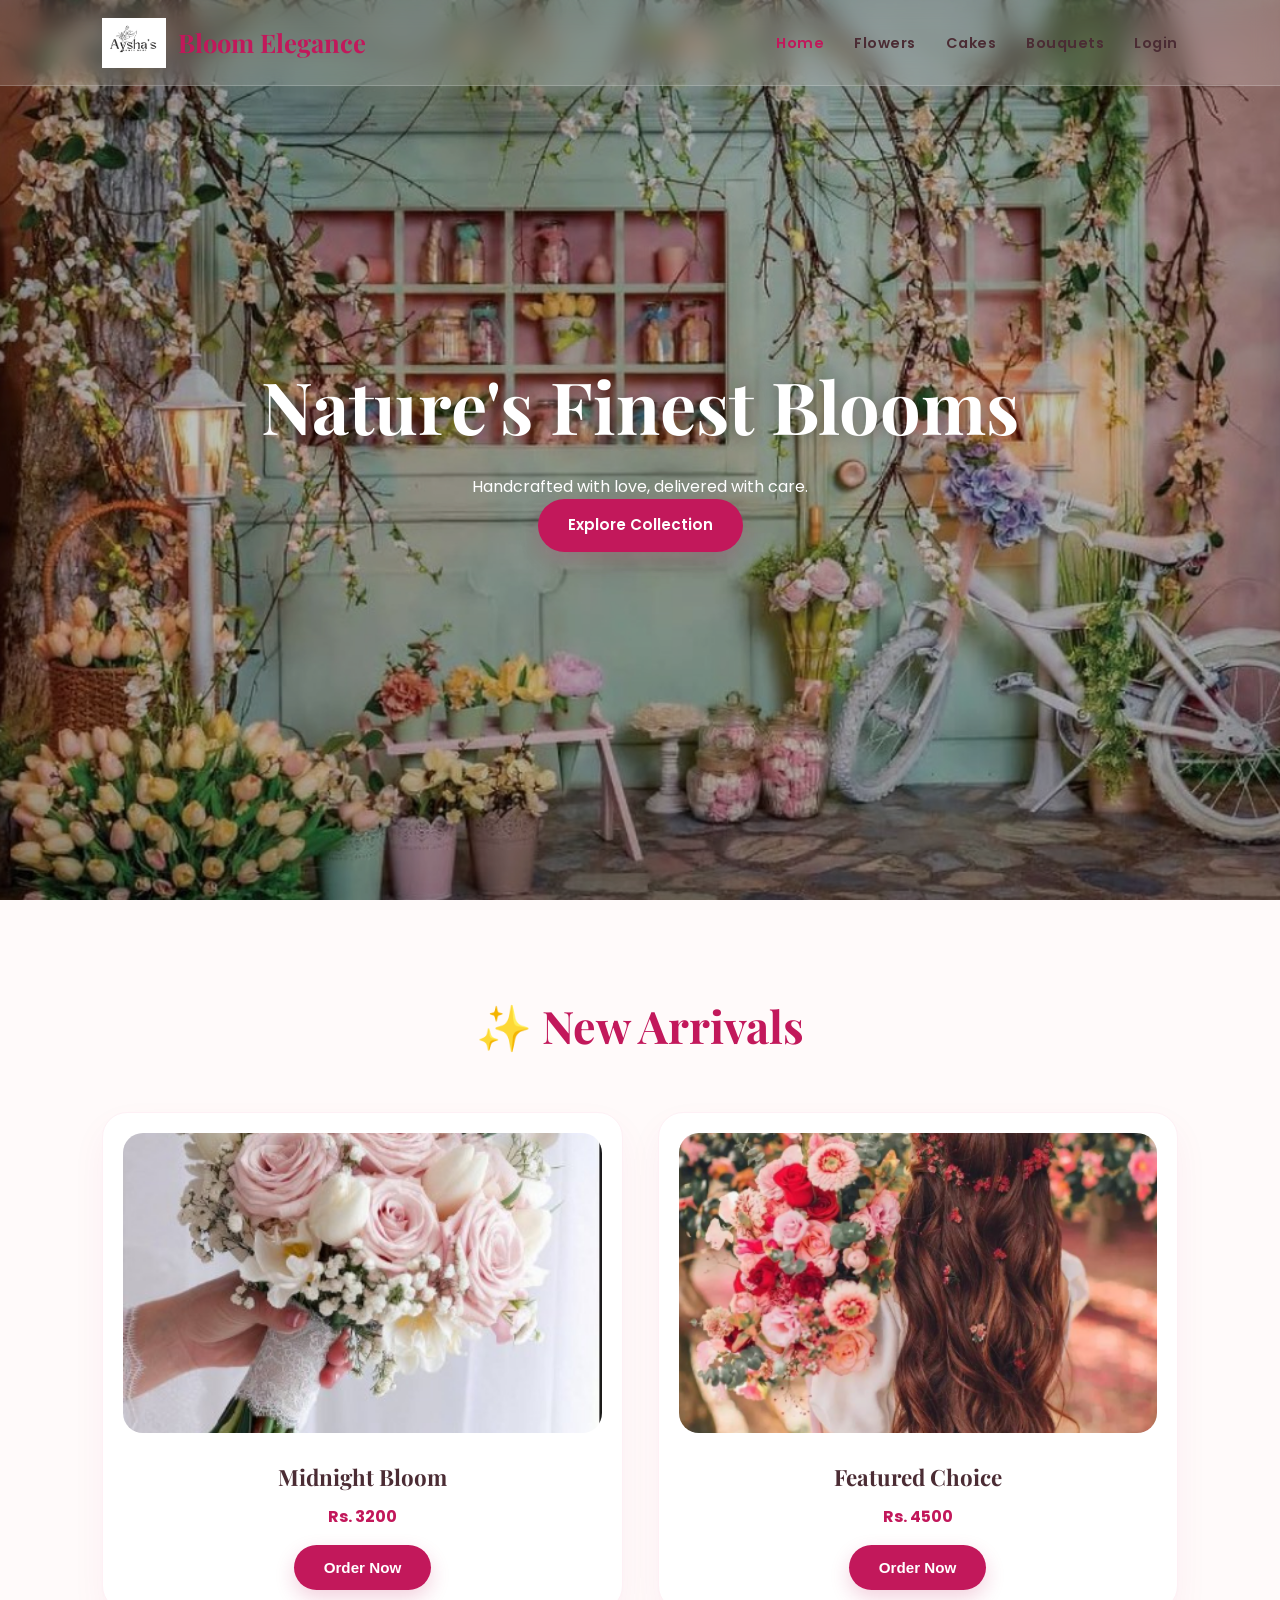
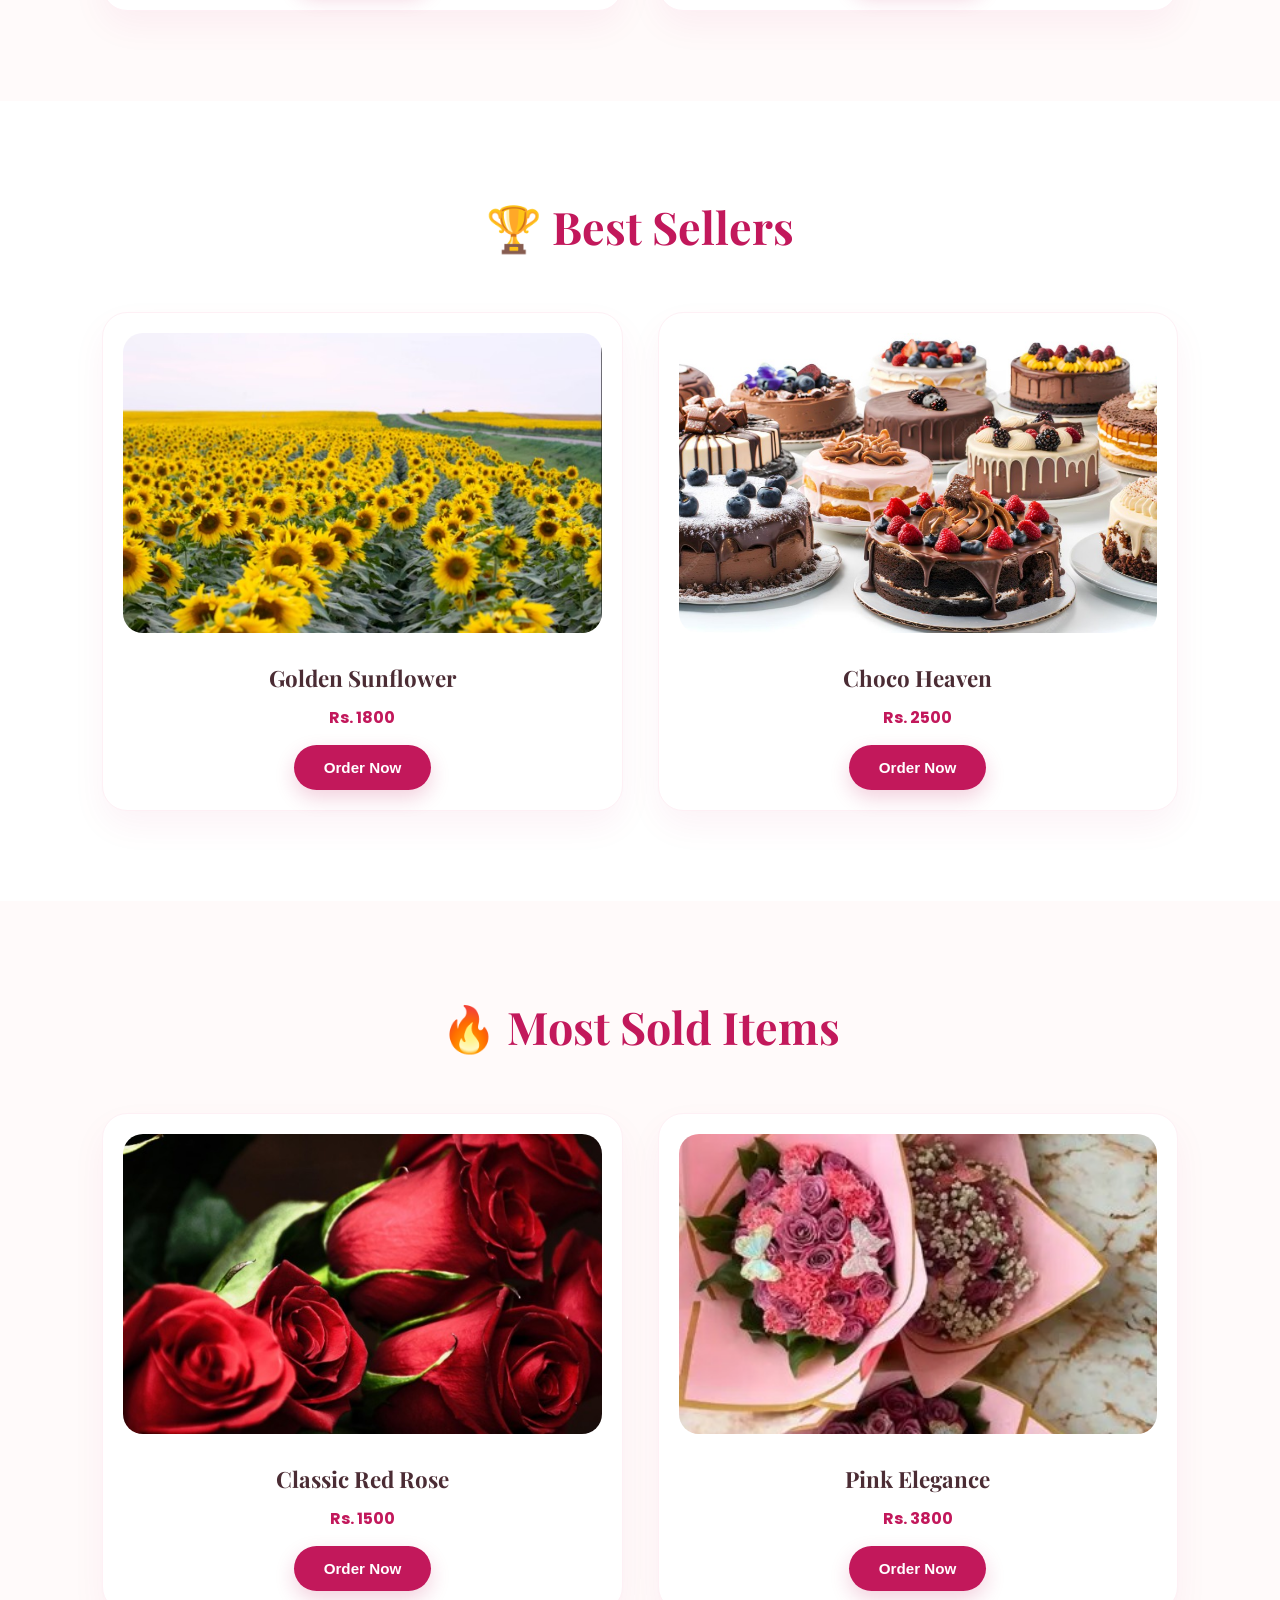
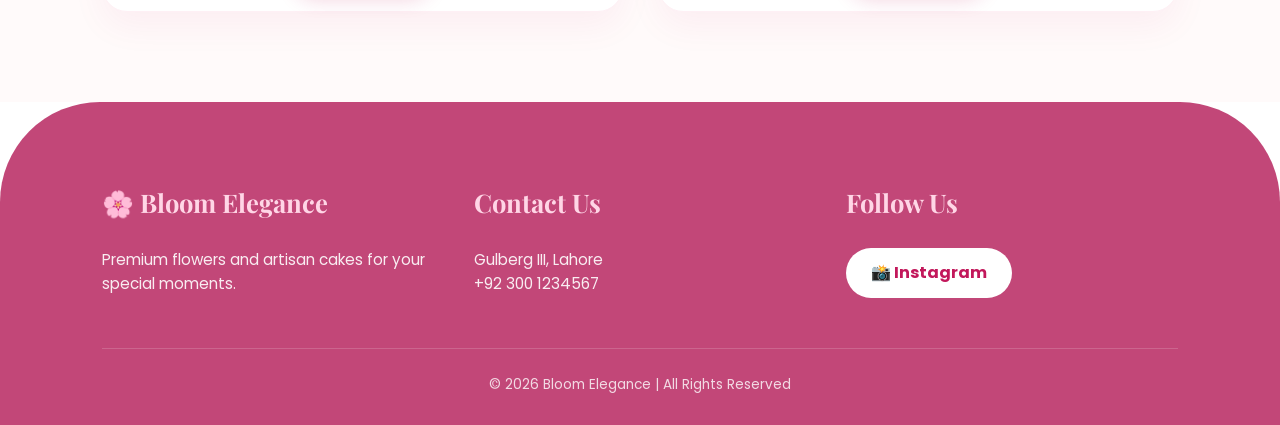
==== commit ae70e7b9: "changed files to enhace code" ====
--- a/index.html
+++ b/index.html
@@ -127,4 +127,4 @@
 
     <script src="script.js"></script>
 </body>
-</html>
+</html>
--- a/styles.css
+++ b/styles.css
@@ -1,421 +1,266 @@
-/* =========================
-   GOOGLE FONTS
-========================= */
-@import url('https://fonts.googleapis.com/css2?family=Playfair+Display:wght@500;700&family=Poppins:wght@300;400;500;600&display=swap');
-
-/* =========================
-   GLOBAL
-========================= */
-* {
-    margin: 0;
-    padding: 0;
-    box-sizing: border-box;
-}
-
-body {
-    font-family: "Poppins", sans-serif;
-    background: #fff0f5;
-    color: #4b2c34;
-}
-
-/* =========================
-   NAVBAR (PREMIUM DARK PINK)
-========================= */
+@import url('https://fonts.googleapis.com/css2?family=Playfair+Display:wght@700&family=Poppins:wght@300;400;500;600&display=swap');
+
+/* --- GENERAL RESET --- */
+* { 
+    margin: 0; 
+    padding: 0; 
+    box-sizing: border-box; 
+}
+
+body { 
+    font-family: 'Poppins', sans-serif; 
+    color: #4b2c34; 
+    overflow-x: hidden; 
+    line-height: 1.6;
+}
+
+/* --- NAVBAR & GLASSMORPHISM --- */
+header {
+    position: fixed;
+    top: 0;
+    width: 100%;
+    z-index: 2000;
+    background: rgba(255, 255, 255, 0.15);
+    backdrop-filter: blur(12px);
+    -webkit-backdrop-filter: blur(12px);
+    border-bottom: 1px solid rgba(255, 255, 255, 0.2);
+}
+
 .navbar {
     display: flex;
     justify-content: space-between;
     align-items: center;
-    padding: 18px 70px;
-    background: linear-gradient(to right, #ffd6e6, #ffb3cc);
-    box-shadow: 0 6px 20px rgba(194, 24, 91, 0.25);
-    position: sticky;
-    top: 0;
-    z-index: 1000;
-}
-
-.logo {
-    font-size: 1.9rem;
+    padding: 0 8%;
+    height: 85px;
+}
+
+.brand-logo {
+    display: flex;
+    align-items: center;
+    gap: 12px;
+    text-decoration: none;
+}
+
+.brand-logo img {
+    height: 50px;
+    width: auto;
+}
+
+.brand-logo span {
+    font-family: 'Playfair Display', serif;
+    font-size: 1.6rem;
+    color: #c2185b;
     font-weight: 700;
+}
+
+.nav-links { 
+    display: flex; 
+    list-style: none; 
+    gap: 30px; 
+}
+
+.nav-links a { 
+    text-decoration: none; 
+    color: #4b2c34; 
+    font-weight: 600; 
+    font-size: 0.9rem; 
+    transition: 0.3s; 
+    letter-spacing: 0.5px;
+}
+
+.nav-links a:hover, .nav-links a.active { 
+    color: #c2185b; 
+}
+
+/* --- HERO SLIDER --- */
+.hero-slider {
+    position: relative;
+    height: 100vh;
+    width: 100%;
+    overflow: hidden;
+}
+
+.slide { 
+    position: absolute; 
+    width: 100%; 
+    height: 100%; 
+    opacity: 0; 
+    transition: 1.2s ease-in-out; 
+}
+
+.slide.active { opacity: 1; }
+
+.slide img { 
+    width: 100%; 
+    height: 100%; 
+    object-fit: cover; 
+}
+
+.hero-overlay {
+    position: absolute;
+    top: 0; left: 0; width: 100%; height: 100%;
+    background: rgba(0,0,0,0.25);
+    display: flex; flex-direction: column;
+    justify-content: center; align-items: center;
+    color: white; text-align: center;
+    padding: 0 20px;
+}
+
+.hero-overlay h1 { 
+    font-family: 'Playfair Display'; 
+    font-size: clamp(2.5rem, 6vw, 4.5rem); 
+    margin-bottom: 10px; 
+    text-shadow: 2px 2px 15px rgba(0,0,0,0.3); 
+}
+
+/* --- SECTION STYLING (NO GAP) --- */
+.section {
+    padding: 90px 8%;
+    width: 100%;
+}
+
+.bg-light { background-color: #fffafa; }
+.bg-white { background-color: #ffffff; }
+
+.section-title {
+    text-align: center;
+    font-family: 'Playfair Display';
+    font-size: 2.8rem;
     color: #c2185b;
-    font-family: "Playfair Display", serif;
-}
-
-.nav-links {
-    list-style: none;
-    display: flex;
-    gap: 35px;
-}
-
-.nav-links a {
-    text-decoration: none;
-    color: #4b2c34;
-    font-weight: 500;
-    position: relative;
-    transition: 0.3s;
-}
-
-.nav-links a::after {
-    content: "";
-    position: absolute;
-    left: 0;
-    bottom: -6px;
-    width: 0%;
-    height: 2px;
-    background: #c2185b;
-    transition: 0.3s;
-}
-
-.nav-links a:hover::after {
-    width: 100%;
-}
-
-.nav-links a:hover {
-    color: #c2185b;
-}
-
-.nav-links a.active {
-    color: #c2185b;
-    font-weight: 600;
-}
-
-.nav-links a.active::after {
-    width: 100%;
-}
-
-/* =========================
-   SLIDER (FIXED)
-========================= */
-.slider {
-    position: relative;
-    height: 80vh;
-    overflow: hidden;
-}
-
-.slide {
-    position: absolute;
-    width: 100%;
-    height: 100%;
-    opacity: 0;
-    transition: 1s;
-}
-
-.slide.active {
-    opacity: 1;
-}
-
-.slide img {
-    width: 100%;
-    height: 100%;
-    object-fit: cover;
-}
-
-.caption {
-    position: absolute;
-    bottom: 20%;
-    left: 8%;
-    background: rgba(0,0,0,0.5);
-    color: white;
-    padding: 15px 25px;
-    border-radius: 10px;
-    font-size: 22px;
-}
-
-/* =========================
-   HERO TEXT
-========================= */
-.hero-text {
-    position: absolute;
-    top: 50%;
-    left: 8%;
-    transform: translateY(-50%);
-    color: white;
-}
-
-.hero-text h1 {
-    font-size: 3rem;
-    font-family: "Playfair Display", serif;
-}
-
-.hero-text p {
-    margin-top: 10px;
-    font-size: 1.2rem;
-}
-
-/* =========================
-   SECTIONS
-========================= */
-.section {
-    padding: 70px;
-    text-align: center;
-}
-
-.section h2 {
-    font-size: 2.4rem;
-    color: #c2185b;
-    font-family: "Playfair Display", serif;
-}
-
-/* =========================
-   CARDS
-========================= */
+    margin-bottom: 50px;
+}
+
+/* --- CARDS & GALLERY --- */
 .gallery {
     display: grid;
-    grid-template-columns: repeat(3, 1fr);
-    gap: 25px;
-    margin-top: 30px;
+    grid-template-columns: repeat(auto-fit, minmax(280px, 1fr));
+    gap: 35px;
+    max-width: 1200px;
+    margin: 0 auto;
 }
 
 .card {
     background: white;
-    border-radius: 18px;
-    padding: 15px;
-    box-shadow: 0 6px 18px rgba(194, 24, 91, 0.2);
-    transition: 0.3s;
-}
-
-.card img {
-    width: 100%;
-    height: 230px;
-    object-fit: cover;
-    border-radius: 12px;
-}
-
-.card h3 {
-    margin-top: 10px;
+    padding: 20px;
+    border-radius: 25px;
+    box-shadow: 0 15px 35px rgba(194, 24, 91, 0.05);
+    text-align: center;
+    transition: 0.4s ease;
+    border: 1px solid #fef0f5;
+}
+
+.card:hover { 
+    transform: translateY(-12px); 
+    box-shadow: 0 20px 40px rgba(194, 24, 91, 0.1);
+}
+
+.card img { 
+    width: 100%; 
+    height: 300px; 
+    object-fit: cover; 
+    border-radius: 20px; 
+}
+
+.card h3 { 
+    margin: 20px 0 8px; 
+    font-family: 'Playfair Display'; 
+    font-size: 1.4rem;
+    color: #4b2c34;
+}
+
+.card p {
     color: #c2185b;
-}
-
-.card:hover {
-    transform: translateY(-8px);
-}
-
-/* =========================
-   BUTTON
-========================= */
+    font-weight: 700;
+    margin-bottom: 15px;
+}
+
+/* --- BUTTONS --- */
 .btn {
-    display: inline-block;
-    padding: 10px 22px;
     background: #c2185b;
     color: white;
-    border-radius: 30px;
-    text-decoration: none;
-    margin-top: 10px;
+    padding: 14px 30px;
+    border: none;
+    border-radius: 50px;
+    cursor: pointer;
+    text-decoration: none;
+    display: inline-block;
     transition: 0.3s;
-}
-
-.btn:hover {
-    background: #880e4f;
-}
-
-/* =========================
-   FORM
-========================= */
-.form-box {
-    max-width: 420px;
-    margin: 80px auto;
-    background: white;
-    padding: 35px;
-    border-radius: 18px;
-    box-shadow: 0 6px 18px rgba(0,0,0,0.1);
-}
-
-.form-box input,
-.form-box textarea {
-    width: 100%;
-    padding: 12px;
-    margin: 10px 0;
-    border-radius: 10px;
-    border: 1px solid #ddd;
-}
-
-/* =========================
-   ABOUT PAGE
-========================= */
-.about-page {
-    padding: 70px;
-}
-
-.about-intro-box {
-    display: flex;
-    gap: 30px;
-    align-items: center;
-    margin-top: 30px;
-}
-
-.about-intro-box img {
-    width: 200px;
-    border-radius: 50%;
-    box-shadow: 0 5px 15px rgba(194, 24, 91, 0.3);
-}
-
-.about-container {
-    margin-top: 40px;
-    display: grid;
-    gap: 20px;
-}
-
-.about-box {
-    background: #ffd6e6;
-    padding: 20px;
-    border-radius: 15px;
+    font-weight: 600;
+    font-size: 0.95rem;
+    box-shadow: 0 8px 20px rgba(194, 24, 91, 0.2);
+}
+
+.btn:hover { 
+    background: #a3144d; 
+    transform: scale(1.05); 
+    box-shadow: 0 12px 25px rgba(194, 24, 91, 0.3);
+}
+
+/* --- UPDATED BRANDED FOOTER --- */
+footer { 
+    background: #c24778; 
+    color: white; 
+    padding: 80px 8% 30px; 
+    border-radius: 100px 100px 0 0; 
+    margin-top: 0;
+}
+
+.footer-content { 
+    display: grid; 
+    grid-template-columns: repeat(auto-fit, minmax(200px, 1fr)); 
+    gap: 40px; 
+    margin-bottom: 50px; 
+}
+
+.footer-section h3 {
+    font-family: 'Playfair Display', serif;
+    font-size: 1.6rem;
+    margin-bottom: 25px;
+    color: #ffd6e6; 
+}
+
+.footer-section p {
+    font-size: 0.95rem;
+    opacity: 0.9;
+}
+
+.footer-section ul { list-style: none; }
+.footer-section ul li { margin-bottom: 12px; }
+
+.footer-section ul li a {
+    color: #ffd6e6 !important;
+    text-decoration: none;
     transition: 0.3s;
 }
 
-.about-box:hover {
-    transform: translateY(-5px);
-    background: #ffb3cc;
-}
-
-/* =========================
-   CONTACT PAGE
-========================= */
-.contact {
-    padding: 70px;
-    text-align: center;
-    background: #fff0f5; /* Ensures the background matches the rest of the theme */
-}
-
-.contact h2 {
-    font-size: 2.4rem;
-    color: #c2185b;
-    margin-bottom: 20px;
-}
-
-.contact .contact-info {
-    display: flex;
-    justify-content: space-around;
-    flex-wrap: wrap; /* Responsive handling */
-    margin-bottom: 30px;
-}
-
-.contact .contact-info div {
-    width: 30%; /* Adjust the width as necessary for layout */
-    min-width: 200px; /* Ensure it looks good on smaller screens */
-}
-
-.contact .contact-info p {
-    margin: 5px 0;
-    color: #4b2c34;
-}
-
-.contact .form-box {
-    max-width: 600px; /* Wider form for better usability */
-    margin: 0 auto; /* Center the form */
-}
-
-.contact .form-box input,
-.contact .form-box textarea {
-    width: 100%;
-    padding: 12px;
-    margin: 10px 0;
-    border-radius: 10px;
-    border: 1px solid #ddd;
-    font-size: 1rem; /* Make input text bigger for accessibility */
-}
-
-.contact .form-box textarea {
-    min-height: 150px; /* Increase height for better usability */
-}
-
-.contact .btn {
+.footer-section ul li a:hover {
+    color: white !important;
+    padding-left: 8px;
+}
+
+.instagram-btn { 
+    background: white !important;
+    color: #c2185b !important;
+    padding: 12px 25px; 
+    border-radius: 30px; 
+    text-decoration: none;
+    font-weight: 700;
     display: inline-block;
-    padding: 12px 25px; /* Bigger button for comfort */
-    background: #c2185b;
-    color: white;
-    border-radius: 30px;
-    text-decoration: none;
-    transition: background 0.3s;
-}
-
-.contact .btn:hover {
-    background: #880e4f;
-}
-
-.contact .map {
-    margin-top: 40px;
-}
-
-.contact .map iframe {
-    width: 100%;
-    height: 300px; /* A comfortable height for map display */
-    border: none;
-}
-
-/* =========================
-   FOOTER
-========================= */
-footer {
-    background: #ffb3cc;
-    text-align: center;
-    padding: 20px;
-    margin-top: 40px;
-}
-
-/* =========================
-   RESPONSIVE
-========================= */
-@media(max-width: 768px) {
-    .navbar {
-        flex-direction: column;
-        gap: 12px;
-        padding: 15px;
-    }
-
-    .gallery {
-        grid-template-columns: 1fr;
-    }
-
-    .about-intro-box {
-        flex-direction: column;
-        text-align: center;
-    }
-
-    .section {
-        padding: 40px 20px;
-    }
-
-    .contact .contact-info {
-        flex-direction: column; /* Stack the contact information vertically in small screens */
-        align-items: center; 
-    }
-
-    .contact .contact-info div {
-        width: 80%; /* Make it occupy more width while being stacked */
-        margin-bottom: 20px; /* Space between details */
-    }
-
-    .contact .form-box {
-        max-width: 90%; /* Allow form to take more space on small screens */
-    }
-}
-/* CONTACT PAGE */
-.contact-section {
-    width: 80%;
-    margin: 40px auto;
-}
-
-.social-box {
-    display: flex;
-    justify-content: center;
-    gap: 20px;
-    margin-bottom: 25px;
-}
-
-.social-btn {
-    padding: 12px 20px;
-    border-radius: 8px;
-    font-size: 16px;
-    text-decoration: none;
-    color: #ffffff;
-    font-weight: 600;
-    transition: 0.3s;
-}
-
-.insta { background: #E1306C; }
-.insta:hover { background: #b81d54; }
-
-.whatsapp { background: #25D366; }
-.whatsapp:hover { background: #1da851; }
-
-.fb { background: #1877F2; }
-.fb:hover { background: #0f5ec2; }
+    transition: 0.4s;
+}
+
+.footer-bottom { 
+    border-top: 1px solid rgba(255,255,255,0.2); 
+    padding-top: 25px; 
+    text-align: center; 
+    font-size: 0.85rem; 
+    opacity: 0.8; 
+}
+
+/* --- MOBILE RESPONSIVE --- */
+@media (max-width: 768px) {
+    .navbar { padding: 0 5%; }
+    .nav-links { display: none; } /* Requires JS Toggle */
+    .section-title { font-size: 2.2rem; }
+    footer { border-radius: 50px 50px 0 0; padding: 60px 5% 20px; }
+}
